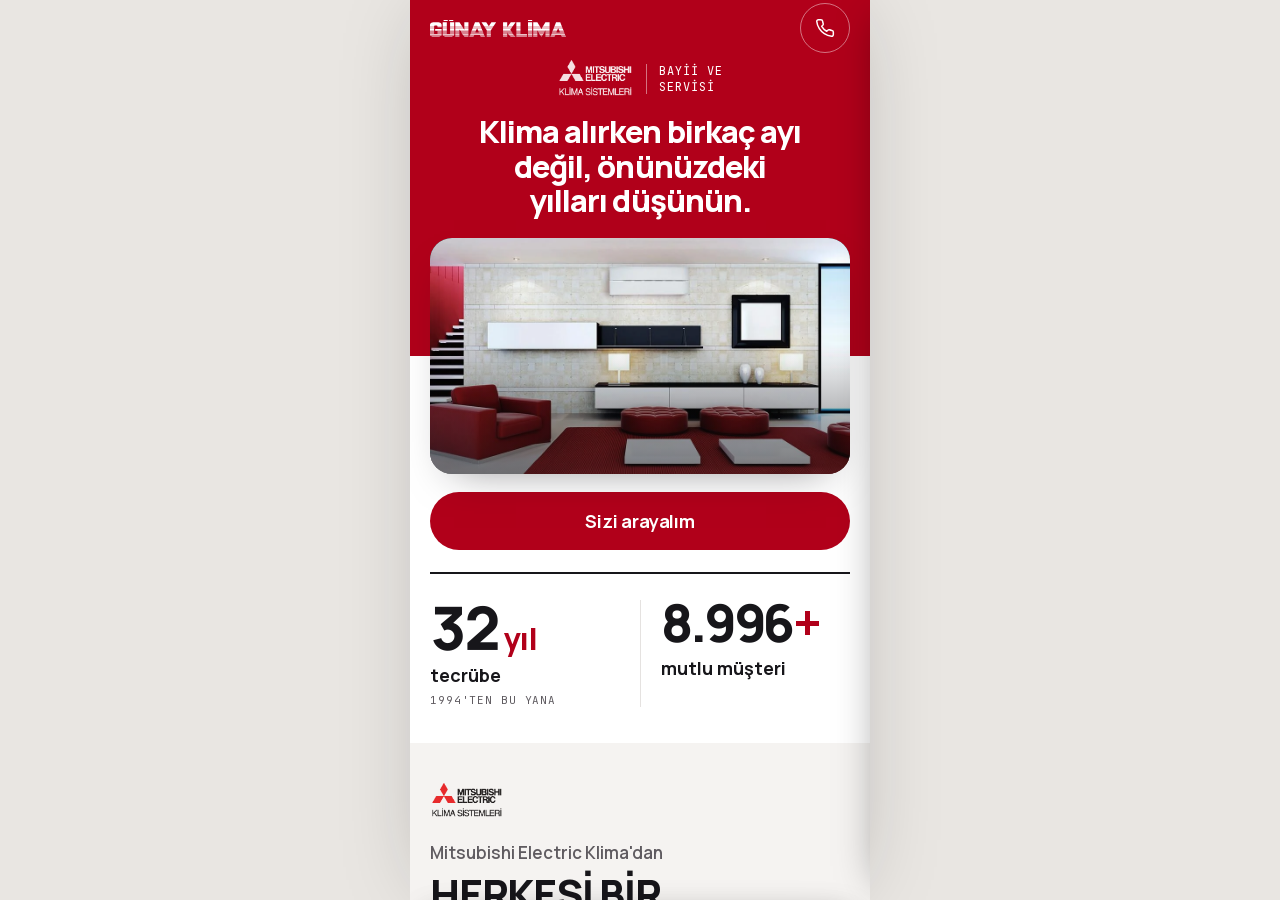
==== index.html @ 33ae2291 "Günay Klima kampanya sayfası önizlemesi Tasarım incelemesi için dist kopyası. Panel yok, form kayıt " ====
<!DOCTYPE html>
<html lang="tr">
<head>
<meta charset="utf-8"><meta name="viewport" content="width=device-width, initial-scale=1, viewport-fit=cover">
<title>Günay Klima · Herkesi Bir Araya Getiren Kış Kampanyası</title>
<meta name="description" content="Mitsubishi Electric Klima Sistemleri Bayii ve Servisi Günay Klima. Seçili ürünlerde ikinci klimaya net %50 indirim, 21.000 TL değerinde 10 yıl garanti hediye.">
<meta name="robots" content="noindex, nofollow"><meta name="theme-color" content="#B1001A">
<meta property="og:type" content="website">
<meta property="og:title" content="Günay Klima · Herkesi Bir Araya Getiren Kış Kampanyası">
<meta property="og:description" content="Mitsubishi Electric Klima Sistemleri Bayii ve Servisi Günay Klima. Seçili ürünlerde ikinci klimaya net %50 indirim, 21.000 TL değerinde 10 yıl garanti hediye.">
<meta property="og:image" content="og-gorsel.jpg">

<link rel="icon" href="favicon.png">
<link rel="preload" href="assets/fontlar/jetbrains-mono-latin.woff2" as="font" type="font/woff2" crossorigin><link rel="preload" href="assets/fontlar/manrope-latin.woff2" as="font" type="font/woff2" crossorigin>
<link rel="stylesheet" href="fontlar.css?v=94075024be">
<link rel="stylesheet" href="ortak.css?v=07c80e6b45">
<script src="ayarlar.js?v=37a1c904b4"></script>
<script src="metinler.js?v=1cb3914a44"></script>
<script src="gk-sayfa.js?v=a1f53ce8c3"></script>
<script src="support.js?v=6d26a5b2ff"></script>
</head>
<body>
<div id="gk-acilis">
<img src="assets/logo/gunay-yazi-beyaz.svg" alt="Günay Klima">
<div class="gk-a-alt">MİTSUBİSHİ ELECTRİC KLİMA SİSTEMLERİ BAYİİ VE SERVİSİ</div>
<noscript><p style="margin-top:28px;font:600 15px/1.5 Helvetica,Arial,sans-serif">Sayfayı görmek için tarayıcınızda JavaScript açık olmalı. Bize hemen ulaşın: <a href="tel:+902324617425">0232 461 74 25</a></p><style>#gk-acilis .gk-a-halka,#gk-acilis .gk-a-yazi{display:none}</style></noscript>
<div class="gk-a-halka" aria-hidden="true"></div>
<div class="gk-a-yazi">Sayfa hazırlanıyor</div>
</div>
<x-dc>
<helmet><style>html,body{margin:0;height:100%;background:#E9E6E2}a{color:#B1001A}a:hover{color:#7A0012}</style></helmet>
<div style="position:fixed;inset:0;display:flex;justify-content:center;background:#E9E6E2">
  <div style="position:relative;width:100%;max-width:460px;height:100%;overflow:hidden;background:#FFFFFF;box-shadow:0 0 80px -20px rgba(23,22,26,.25)">
    <dc-import name="GunayMobil3" variant="C" style="position:absolute;inset:0" hint-size="100%,100%"></dc-import>
  </div>
</div>
</x-dc>
</body>
</html>
---- fontlar.css ----
@font-face{font-family:'JetBrains Mono';font-style:normal;font-weight:400 600;font-display:swap;src:url(assets/fontlar/jetbrains-mono-latin-ext.woff2) format('woff2');unicode-range:U+0100-02BA, U+02BD-02C5, U+02C7-02CC, U+02CE-02D7, U+02DD-02FF, U+0304, U+0308, U+0329, U+1D00-1DBF, U+1E00-1E9F, U+1EF2-1EFF, U+2020, U+20A0-20AB, U+20AD-20C4, U+2113, U+2C60-2C7F, U+A720-A7FF}
@font-face{font-family:'JetBrains Mono';font-style:normal;font-weight:400 600;font-display:swap;src:url(assets/fontlar/jetbrains-mono-latin.woff2) format('woff2');unicode-range:U+0000-00FF, U+0131, U+0152-0153, U+02BB-02BC, U+02C6, U+02DA, U+02DC, U+0304, U+0308, U+0329, U+2000-206F, U+20AC, U+2122, U+2191, U+2193, U+2212, U+2215, U+FEFF, U+FFFD}
@font-face{font-family:'Manrope';font-style:normal;font-weight:400 800;font-display:swap;src:url(assets/fontlar/manrope-latin-ext.woff2) format('woff2');unicode-range:U+0100-02BA, U+02BD-02C5, U+02C7-02CC, U+02CE-02D7, U+02DD-02FF, U+0304, U+0308, U+0329, U+1D00-1DBF, U+1E00-1E9F, U+1EF2-1EFF, U+2020, U+20A0-20AB, U+20AD-20C4, U+2113, U+2C60-2C7F, U+A720-A7FF}
@font-face{font-family:'Manrope';font-style:normal;font-weight:400 800;font-display:swap;src:url(assets/fontlar/manrope-latin.woff2) format('woff2');unicode-range:U+0000-00FF, U+0131, U+0152-0153, U+02BB-02BC, U+02C6, U+02DA, U+02DC, U+0304, U+0308, U+0329, U+2000-206F, U+20AC, U+2122, U+2191, U+2193, U+2212, U+2215, U+FEFF, U+FFFD}
---- ortak.css ----
#gk-acilis{position:fixed;inset:0;z-index:99990;background:#B1001A;color:#fff;display:flex;flex-direction:column;align-items:center;justify-content:center;gap:14px;padding:24px;text-align:center;transition:opacity .3s ease}
#gk-acilis img{width:min(58vw,240px);height:auto;display:block}
#gk-acilis .gk-a-alt{font:500 11px/1.5 ui-monospace,Menlo,monospace;letter-spacing:.12em;opacity:.85;max-width:300px}
#gk-acilis .gk-a-halka{margin-top:34px;width:32px;height:32px;border-radius:50%;border:3px solid rgba(255,255,255,.25);border-top-color:#fff;animation:gk-a-don .9s linear infinite}
#gk-acilis .gk-a-yazi{font:600 13px/1 Helvetica,Arial,sans-serif;opacity:.8}
#gk-acilis a{color:#fff;font-weight:700}
@keyframes gk-a-don{to{transform:rotate(360deg)}}
#gk-metin{position:fixed;inset:0;z-index:99980;background:rgba(14,13,15,.55);display:flex;align-items:flex-end;justify-content:center}
#gk-metin .gk-m-kutu{width:100%;max-width:460px;max-height:86dvh;background:#fff;color:#17161A;border-radius:26px 26px 0 0;display:flex;flex-direction:column;font-family:Manrope,system-ui,sans-serif;padding-bottom:env(safe-area-inset-bottom,0)}
#gk-metin .gk-m-bas{display:flex;align-items:center;justify-content:space-between;gap:12px;padding:20px 20px 14px;border-bottom:1px solid #ECE8E5}
#gk-metin strong{font-size:20px;font-weight:800;letter-spacing:-.02em}
#gk-metin button{all:unset;cursor:pointer;width:48px;height:48px;margin:-8px -8px -8px 0;display:grid;place-items:center;font-size:28px;line-height:1;color:#17161A;border-radius:50%}
#gk-metin button:focus-visible{outline:2px solid #B1001A}
#gk-metin .gk-m-ic{overflow-y:auto;padding:16px 20px 28px;font-size:15px;line-height:1.6;color:#3F3B40;-webkit-overflow-scrolling:touch}
#gk-metin h3{margin:18px 0 6px;font-size:15px;font-weight:800;color:#17161A}
#gk-metin p{margin:0 0 10px}
#gk-uyari{display:none;position:fixed;left:12px;right:12px;bottom:calc(env(safe-area-inset-bottom,0px) + 12px);z-index:99970;background:#17161A;color:#fff;padding:14px 16px;border-radius:14px;font:600 14px/1.4 Manrope,system-ui,sans-serif;text-align:center}
@media (min-width:1024px){#gk-metin{align-items:center}#gk-metin .gk-m-kutu{border-radius:26px}}
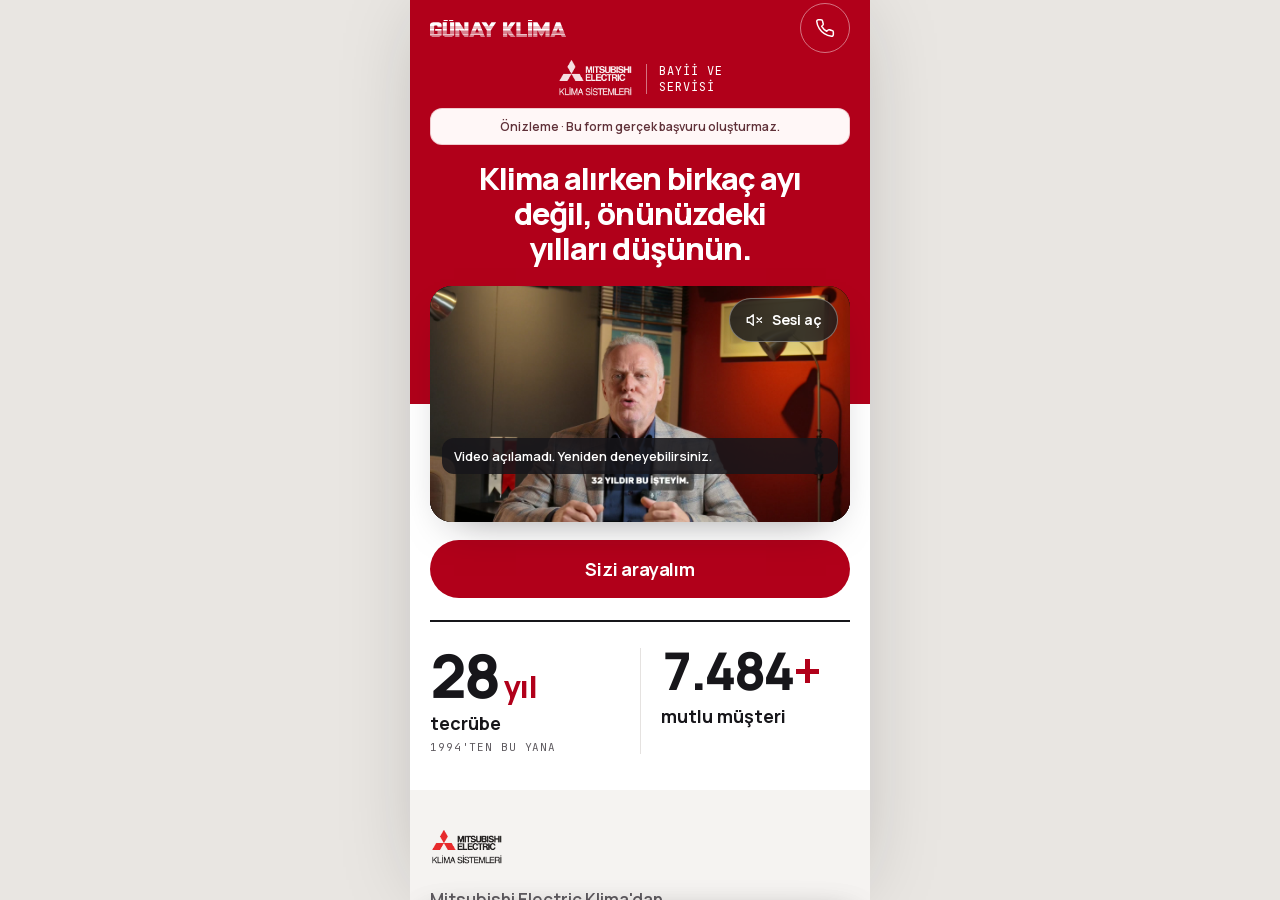
==== commit d52eb035: "[codex] Son tasarım, ilk kare kapaklı video ve açık deneme formu" ====
--- a/index.html
+++ b/index.html
@@ -4,29 +4,40 @@
 <meta charset="utf-8"><meta name="viewport" content="width=device-width, initial-scale=1, viewport-fit=cover">
 <title>Günay Klima · Herkesi Bir Araya Getiren Kış Kampanyası</title>
 <meta name="description" content="Mitsubishi Electric Klima Sistemleri Bayii ve Servisi Günay Klima. Seçili ürünlerde ikinci klimaya net %50 indirim, 21.000 TL değerinde 10 yıl garanti hediye.">
-<meta name="robots" content="noindex, nofollow"><meta name="theme-color" content="#B1001A">
+<meta name="theme-color" content="#B1001A">
 <meta property="og:type" content="website">
 <meta property="og:title" content="Günay Klima · Herkesi Bir Araya Getiren Kış Kampanyası">
 <meta property="og:description" content="Mitsubishi Electric Klima Sistemleri Bayii ve Servisi Günay Klima. Seçili ürünlerde ikinci klimaya net %50 indirim, 21.000 TL değerinde 10 yıl garanti hediye.">
-<meta property="og:image" content="og-gorsel.jpg">
-
+<meta property="og:image" content="https://musacnktrn.github.io/gunay-klima-kampanya-onizleme/og-gorsel.jpg">
+<meta property="og:url" content="https://musacnktrn.github.io/gunay-klima-kampanya-onizleme/">
+<meta name="robots" content="noindex, nofollow">
 <link rel="icon" href="favicon.png">
 <link rel="preload" href="assets/fontlar/jetbrains-mono-latin.woff2" as="font" type="font/woff2" crossorigin><link rel="preload" href="assets/fontlar/manrope-latin.woff2" as="font" type="font/woff2" crossorigin>
-<link rel="stylesheet" href="fontlar.css?v=94075024be">
-<link rel="stylesheet" href="ortak.css?v=07c80e6b45">
-<script src="ayarlar.js?v=37a1c904b4"></script>
-<script src="metinler.js?v=1cb3914a44"></script>
-<script src="gk-sayfa.js?v=a1f53ce8c3"></script>
+<link rel="stylesheet" href="fontlar.css?v=011b3be49e">
+<link rel="stylesheet" href="ortak.css?v=1f2f7a17e8">
+<link rel="stylesheet" href="gk-media.css?v=cbf04073a1">
+<script src="ayarlar.js?v=8fd3e93eaf"></script>
+<script src="metinler.js?v=d653e56c11"></script>
+<script src="gk-telefon-kurali.js?v=de84c9d190"></script>
+<script src="gk-telefon.js?v=fa3f41a1e7"></script>
+<script src="gk-sayfa.js?v=66a66c74a0"></script>
+<script src="gk-media.js?v=346a83d2d2"></script>
 <script src="support.js?v=6d26a5b2ff"></script>
 </head>
 <body>
-<div id="gk-acilis">
-<img src="assets/logo/gunay-yazi-beyaz.svg" alt="Günay Klima">
-<div class="gk-a-alt">MİTSUBİSHİ ELECTRİC KLİMA SİSTEMLERİ BAYİİ VE SERVİSİ</div>
-<noscript><p style="margin-top:28px;font:600 15px/1.5 Helvetica,Arial,sans-serif">Sayfayı görmek için tarayıcınızda JavaScript açık olmalı. Bize hemen ulaşın: <a href="tel:+902324617425">0232 461 74 25</a></p><style>#gk-acilis .gk-a-halka,#gk-acilis .gk-a-yazi{display:none}</style></noscript>
-<div class="gk-a-halka" aria-hidden="true"></div>
-<div class="gk-a-yazi">Sayfa hazırlanıyor</div>
+<!-- ureten: codex. Claude Design __bundler_thumbnail SVG gövdesi byte-identical korunur. -->
+<style>
+#gk-acilis{width:100%;height:100%;padding:0;gap:0;flex-direction:row;box-sizing:border-box}
+#gk-acilis>svg{width:100%;height:100%;object-fit:contain}
+#gk-acilis .gk-a-hata{position:absolute;left:24px;right:24px;bottom:max(24px,env(safe-area-inset-bottom,0px));display:flex;flex-direction:column;align-items:center}
+#gk-acilis .gk-a-noscript{position:absolute;left:24px;right:24px;bottom:24px;font:600 15px/1.5 Helvetica,Arial,sans-serif}
+</style>
+<div id="gk-acilis" role="status" aria-live="polite">
+<svg xmlns="http://www.w3.org/2000/svg" viewBox="0 0 400 400"><rect width="400" height="400" fill="#B1001A"></rect><g transform="translate(90.00 150) scale(1.23731)"><title>Günay Klima</title><path fill="#FFFFFF" d="M0.287 5.15C0.901 3.792 2.435 2.83 4.23 2.83L10.97 2.83C12.765 2.83 14.299 3.792 14.913 5.15ZM14.943 5.218C15.109 5.608 15.2 6.03 15.2 6.47L15.2 6.698L0 6.698L0 6.47C0 6.03 0.091 5.608 0.257 5.218ZM15.2 6.862L15.2 8.246L9.8 8.246C9.798 7.69 9.346 7.24 8.79 7.24L6.41 7.24C5.854 7.24 5.402 7.69 5.4 8.246L0 8.246L0 6.862ZM15.2 8.506L15.2 9.41L9.8 9.41L9.8 8.506ZM5.4 8.506L5.4 9.794L0 9.794L0 8.506ZM5.4 10.15L5.4 11.342L0 11.342L0 10.15ZM5.4 11.794L5.4 12.89L0 12.89L0 11.794ZM6.73 12.89L6.73 11.794L15.2 11.794L15.2 12.89ZM5.4 13.438L5.4 14.438L0 14.438L0 13.438ZM6.73 14.438L6.73 13.438L15.2 13.438L15.2 14.438ZM5.4 15.082L5.4 15.986L0 15.986L0 15.082ZM9.8 15.986L9.8 15.082L15.2 15.082L15.2 15.986ZM5.4 16.726L5.4 17.534L0 17.534L0 16.726ZM9.8 17.534L9.8 16.726L15.2 16.726L15.2 17.534ZM15.2 18.37L15.2 19.082L0 19.082L0 18.37ZM15.118 20.014C15.06 20.23 14.973 20.437 14.86 20.63L0.34 20.63C0.227 20.437 0.14 20.23 0.082 20.014ZM13.824 21.658C13.307 21.968 12.678 22.15 12 22.15L3.2 22.15C2.522 22.15 1.893 21.968 1.376 21.658ZM26.25 5.15L26.25 2.83L31.65 2.83L31.65 5.15ZM16.6 5.15L16.6 2.83L22 2.83L22 5.15ZM22 5.218L22 6.698L16.6 6.698L16.6 5.218ZM26.25 6.698L26.25 5.218L31.65 5.218L31.65 6.698ZM22 6.862L22 8.246L16.6 8.246L16.6 6.862ZM26.25 8.246L26.25 6.862L31.65 6.862L31.65 8.246ZM22 8.506L22 9.794L16.6 9.794L16.6 8.506ZM26.25 9.794L26.25 8.506L31.65 8.506L31.65 9.794ZM22 10.15L22 11.342L16.6 11.342L16.6 10.15ZM26.25 11.342L26.25 10.15L31.65 10.15L31.65 11.342ZM22 11.794L22 12.89L16.6 12.89L16.6 11.794ZM26.25 12.89L26.25 11.794L31.65 11.794L31.65 12.89ZM22 13.438L22 14.438L16.6 14.438L16.6 13.438ZM26.25 14.438L26.25 13.438L31.65 13.438L31.65 14.438ZM22 15.082L22 15.986L16.6 15.986L16.6 15.082ZM26.25 15.986L26.25 15.082L31.65 15.082L31.65 15.986ZM22 16.726L22 17.534L16.6 17.534L16.6 16.726ZM26.25 17.534L26.25 16.726L31.65 16.726L31.65 17.534ZM31.65 18.37L31.65 19.082L16.6 19.082L16.6 18.37ZM31.568 20.014C31.51 20.23 31.423 20.437 31.31 20.63L16.94 20.63C16.827 20.437 16.74 20.23 16.682 20.014ZM30.274 21.658C29.757 21.968 29.128 22.15 28.45 22.15L19.8 22.15C19.122 22.15 18.493 21.968 17.976 21.658ZM17.805 0L23.205 0L23.205 1.35L17.805 1.35ZM25.045 0L30.445 0L30.445 1.35L25.045 1.35ZM44.88 5.15L44.88 2.83L50.28 2.83L50.28 5.15ZM33.05 5.15L33.05 2.83L38.49 2.83L39.995 5.15ZM40.039 5.218L40.999 6.698L33.05 6.698L33.05 5.218ZM44.88 6.698L44.88 5.218L50.28 5.218L50.28 6.698ZM41.106 6.862L42.004 8.246L33.05 8.246L33.05 6.862ZM44.88 8.246L44.88 6.862L50.28 6.862L50.28 8.246ZM42.172 8.506L43.008 9.794L33.05 9.794L33.05 8.506ZM44.88 9.794L44.88 8.506L50.28 8.506L50.28 9.794ZM43.239 10.15L44.012 11.342L33.05 11.342L33.05 10.15ZM44.88 11.342L44.88 10.15L50.28 10.15L50.28 11.342ZM44.305 11.794L44.88 12.68L44.88 11.794L50.28 11.794L50.28 12.89L38.833 12.89L38.45 12.3L38.45 12.89L33.05 12.89L33.05 11.794ZM50.28 13.438L50.28 14.438L39.837 14.438L39.188 13.438ZM38.45 13.438L38.45 14.438L33.05 14.438L33.05 13.438ZM50.28 15.082L50.28 15.986L40.841 15.986L40.255 15.082ZM38.45 15.082L38.45 15.986L33.05 15.986L33.05 15.082ZM50.28 16.726L50.28 17.534L41.845 17.534L41.321 16.726ZM38.45 16.726L38.45 17.534L33.05 17.534L33.05 16.726ZM50.28 18.37L50.28 19.082L42.85 19.082L42.388 18.37ZM38.45 18.37L38.45 19.082L33.05 19.082L33.05 18.37ZM50.28 20.014L50.28 20.63L43.854 20.63L43.454 20.014ZM38.45 20.014L38.45 20.63L33.05 20.63L33.05 20.014ZM50.28 21.658L50.28 22.15L44.84 22.15L44.521 21.658ZM38.45 21.658L38.45 22.15L33.05 22.15L33.05 21.658ZM57.925 5.15L58.83 2.83L64.27 2.83L65.175 5.15ZM65.201 5.218L65.779 6.698L57.321 6.698L57.899 5.218ZM65.842 6.862L66.382 8.246L56.718 8.246L57.258 6.862ZM66.484 8.506L66.986 9.794L56.114 9.794L56.616 8.506ZM67.125 10.15L67.59 11.342L61.93 11.342L61.55 10.368L61.17 11.342L55.51 11.342L55.975 10.15ZM67.766 11.794L68.193 12.89L62.533 12.89L62.106 11.794ZM54.907 12.89L55.334 11.794L60.994 11.794L60.567 12.89ZM68.407 13.438L68.797 14.438L63.137 14.438L62.747 13.438ZM54.303 14.438L54.693 13.438L60.353 13.438L59.963 14.438ZM69.048 15.082L69.401 15.986L63.741 15.986L63.388 15.082ZM53.699 15.986L54.052 15.082L59.712 15.082L59.359 15.986ZM69.689 16.726L70.005 17.534L53.095 17.534L53.411 16.726ZM70.331 18.37L70.608 19.082L52.492 19.082L52.769 18.37ZM70.972 20.014L71.212 20.63L65.552 20.63L65.312 20.014ZM57.788 20.014L57.548 20.63L51.888 20.63L52.128 20.014ZM71.613 21.658L71.805 22.15L66.145 22.15L65.953 21.658ZM57.147 21.658L56.955 22.15L51.295 22.15L51.487 21.658ZM78.811 5.15L80.331 2.83L86.505 2.83L84.985 5.15ZM68.825 5.15L67.305 2.83L73.479 2.83L74.999 5.15ZM75.043 5.218L76.013 6.698L69.839 6.698L68.869 5.218ZM77.797 6.698L78.767 5.218L84.941 5.218L83.971 6.698ZM76.12 6.862L76.905 8.061L77.69 6.862L83.864 6.862L82.958 8.246L70.852 8.246L69.946 6.862ZM82.787 8.506L81.944 9.794L71.866 9.794L71.023 8.506ZM81.71 10.15L80.93 11.342L72.88 11.342L72.1 10.15ZM80.634 11.794L79.916 12.89L73.894 12.89L73.176 11.794ZM79.605 13.438L79.605 14.438L74.205 14.438L74.205 13.438ZM79.605 15.082L79.605 15.986L74.205 15.986L74.205 15.082ZM79.605 16.726L79.605 17.534L74.205 17.534L74.205 16.726ZM79.605 18.37L79.605 19.082L74.205 19.082L74.205 18.37ZM79.605 20.014L79.605 20.63L74.205 20.63L74.205 20.014ZM79.605 21.658L79.605 22.15L74.205 22.15L74.205 21.658ZM103.994 5.15L105.63 2.83L111.92 2.83L110.284 5.15ZM95.52 5.15L95.52 2.83L100.92 2.83L100.92 5.15ZM100.92 5.218L100.92 6.698L95.52 6.698L95.52 5.218ZM102.903 6.698L103.946 5.218L110.236 5.218L109.193 6.698ZM100.92 6.862L100.92 8.246L95.52 8.246L95.52 6.862ZM101.812 8.246L102.787 6.862L109.077 6.862L108.102 8.246ZM100.92 8.506L100.92 9.511L101.628 8.506L107.918 8.506L107.01 9.794L95.52 9.794L95.52 8.506ZM106.759 10.15L105.919 11.342L95.52 11.342L95.52 10.15ZM105.6 11.794L104.828 12.89L95.52 12.89L95.52 11.794ZM105.151 13.438L105.889 14.438L95.52 14.438L95.52 13.438ZM106.364 15.082L107.031 15.986L95.52 15.986L95.52 15.082ZM107.577 16.726L108.173 17.534L101.783 17.534L101.187 16.726ZM100.92 16.726L100.92 17.534L95.52 17.534L95.52 16.726ZM108.79 18.37L109.316 19.082L102.926 19.082L102.4 18.37ZM100.92 18.37L100.92 19.082L95.52 19.082L95.52 18.37ZM110.004 20.014L110.458 20.63L104.068 20.63L103.614 20.014ZM100.92 20.014L100.92 20.63L95.52 20.63L95.52 20.014ZM111.217 21.658L111.58 22.15L105.19 22.15L104.827 21.658ZM100.92 21.658L100.92 22.15L95.52 22.15L95.52 21.658ZM112.9 5.15L112.9 2.83L118.3 2.83L118.3 5.15ZM118.3 5.218L118.3 6.698L112.9 6.698L112.9 5.218ZM118.3 6.862L118.3 8.246L112.9 8.246L112.9 6.862ZM118.3 8.506L118.3 9.794L112.9 9.794L112.9 8.506ZM118.3 10.15L118.3 11.342L112.9 11.342L112.9 10.15ZM118.3 11.794L118.3 12.89L112.9 12.89L112.9 11.794ZM118.3 13.438L118.3 14.438L112.9 14.438L112.9 13.438ZM118.3 15.082L118.3 15.986L112.9 15.986L112.9 15.082ZM118.3 16.726L118.3 17.534L112.9 17.534L112.9 16.726ZM126.75 18.37L126.75 19.082L112.9 19.082L112.9 18.37ZM126.75 20.014L126.75 20.63L112.9 20.63L112.9 20.014ZM126.75 21.658L126.75 22.15L112.9 22.15L112.9 21.658ZM128.15 5.15L128.15 2.83L133.55 2.83L133.55 5.15ZM133.55 5.218L133.55 6.698L128.15 6.698L128.15 5.218ZM133.55 6.862L133.55 8.246L128.15 8.246L128.15 6.862ZM133.55 8.506L133.55 9.794L128.15 9.794L128.15 8.506ZM133.55 10.15L133.55 11.342L128.15 11.342L128.15 10.15ZM133.55 11.794L133.55 12.89L128.15 12.89L128.15 11.794ZM133.55 13.438L133.55 14.438L128.15 14.438L128.15 13.438ZM133.55 15.082L133.55 15.986L128.15 15.986L128.15 15.082ZM133.55 16.726L133.55 17.534L128.15 17.534L128.15 16.726ZM133.55 18.37L133.55 19.082L128.15 19.082L128.15 18.37ZM133.55 20.014L133.55 20.63L128.15 20.63L128.15 20.014ZM133.55 21.658L133.55 22.15L128.15 22.15L128.15 21.658ZM128.15 0L133.55 0L133.55 1.35L128.15 1.35ZM149.531 5.15L150.92 2.83L156.32 2.83L156.32 5.15ZM134.95 5.15L134.95 2.83L140.35 2.83L141.739 5.15ZM141.779 5.218L142.665 6.698L134.95 6.698L134.95 5.218ZM148.605 6.698L149.491 5.218L156.32 5.218L156.32 6.698ZM142.763 6.862L143.592 8.246L134.95 8.246L134.95 6.862ZM147.678 8.246L148.507 6.862L156.32 6.862L156.32 8.246ZM143.747 8.506L144.518 9.794L134.95 9.794L134.95 8.506ZM146.752 9.794L147.523 8.506L156.32 8.506L156.32 9.794ZM144.731 10.15L145.445 11.342L134.95 11.342L134.95 10.15ZM145.825 11.342L146.539 10.15L156.32 10.15L156.32 11.342ZM156.32 11.794L156.32 12.89L134.95 12.89L134.95 11.794ZM156.32 13.438L156.32 14.438L150.92 14.438L150.92 13.679L150.466 14.438L140.804 14.438L140.35 13.679L140.35 14.438L134.95 14.438L134.95 13.438ZM156.32 15.082L156.32 15.986L150.92 15.986L150.92 15.082ZM150.08 15.082L149.539 15.986L141.731 15.986L141.19 15.082ZM140.35 15.082L140.35 15.986L134.95 15.986L134.95 15.082ZM156.32 16.726L156.32 17.534L150.92 17.534L150.92 16.726ZM149.096 16.726L148.613 17.534L142.657 17.534L142.174 16.726ZM140.35 16.726L140.35 17.534L134.95 17.534L134.95 16.726ZM156.32 18.37L156.32 19.082L150.92 19.082L150.92 18.37ZM148.112 18.37L147.686 19.082L143.584 19.082L143.158 18.37ZM140.35 18.37L140.35 19.082L134.95 19.082L134.95 18.37ZM156.32 20.014L156.32 20.63L150.92 20.63L150.92 20.014ZM147.128 20.014L146.76 20.63L144.51 20.63L144.142 20.014ZM140.35 20.014L140.35 20.63L134.95 20.63L134.95 20.014ZM156.32 21.658L156.32 22.15L150.92 22.15L150.92 21.658ZM146.144 21.658L145.85 22.15L145.42 22.15L145.126 21.658ZM140.35 21.658L140.35 22.15L134.95 22.15L134.95 21.658ZM163.925 5.15L164.83 2.83L170.27 2.83L171.175 5.15ZM171.201 5.218L171.779 6.698L163.321 6.698L163.899 5.218ZM171.842 6.862L172.382 8.246L162.718 8.246L163.258 6.862ZM172.484 8.506L172.986 9.794L162.114 9.794L162.616 8.506ZM173.125 10.15L173.59 11.342L167.93 11.342L167.55 10.368L167.17 11.342L161.51 11.342L161.975 10.15ZM173.766 11.794L174.193 12.89L168.533 12.89L168.106 11.794ZM160.907 12.89L161.334 11.794L166.994 11.794L166.567 12.89ZM174.407 13.438L174.797 14.438L169.137 14.438L168.747 13.438ZM160.303 14.438L160.693 13.438L166.353 13.438L165.963 14.438ZM175.048 15.082L175.401 15.986L169.741 15.986L169.388 15.082ZM159.699 15.986L160.052 15.082L165.712 15.082L165.359 15.986ZM175.689 16.726L176.005 17.534L159.095 17.534L159.411 16.726ZM176.331 18.37L176.608 19.082L158.492 19.082L158.769 18.37ZM176.972 20.014L177.212 20.63L171.552 20.63L171.312 20.014ZM163.788 20.014L163.548 20.63L157.888 20.63L158.128 20.014ZM177.613 21.658L177.805 22.15L172.145 22.15L171.953 21.658ZM163.147 21.658L162.955 22.15L157.295 22.15L157.487 21.658Z"></path></g><text x="200" y="203.4" text-anchor="middle" font-family="ui-monospace,Menlo,monospace" font-size="8.5" letter-spacing="1.6" fill="#FFFFFF" fill-opacity=".85">MİTSUBİSHİ ELECTRİC KLİMA SİSTEMLERİ BAYİİ VE SERVİSİ</text><g transform="translate(200 262)"><circle r="13" fill="none" stroke="#FFFFFF" stroke-opacity=".25" stroke-width="2.5"></circle><circle r="13" fill="none" stroke="#FFFFFF" stroke-width="2.5" stroke-linecap="round" stroke-dasharray="22 60"><animateTransform attributeName="transform" type="rotate" from="0" to="360" dur=".9s" repeatCount="indefinite"></animateTransform></circle></g><text x="200" y="298" text-anchor="middle" font-family="Helvetica,Arial,sans-serif" font-size="10" font-weight="600" fill="#FFFFFF" fill-opacity=".8">Sayfa hazırlanıyor</text></svg>
+<noscript><p class="gk-a-noscript">Sayfayı görmek için tarayıcınızda JavaScript açık olmalı. Bize hemen ulaşın: <a href="tel:+902324617425">0232 461 74 25</a></p><style>#gk-acilis svg>g[transform="translate(200 262)"],#gk-acilis svg>text:last-of-type{display:none}</style></noscript>
 </div>
+
+<template id="__bundler_thumbnail"><svg xmlns="http://www.w3.org/2000/svg" viewBox="0 0 100 100"><rect width="100" height="100" fill="#B1001A"></rect><text x="50" y="61" text-anchor="middle" font-family="Helvetica,Arial,sans-serif" font-size="30" font-weight="800" fill="#FFFFFF">GK</text></svg></template>
 <x-dc>
 <helmet><style>html,body{margin:0;height:100%;background:#E9E6E2}a{color:#B1001A}a:hover{color:#7A0012}</style></helmet>
 <div style="position:fixed;inset:0;display:flex;justify-content:center;background:#E9E6E2">
--- a/fontlar.css
+++ b/fontlar.css
@@ -1,4 +1,4 @@
 @font-face{font-family:'JetBrains Mono';font-style:normal;font-weight:400 600;font-display:swap;src:url(assets/fontlar/jetbrains-mono-latin-ext.woff2) format('woff2');unicode-range:U+0100-02BA, U+02BD-02C5, U+02C7-02CC, U+02CE-02D7, U+02DD-02FF, U+0304, U+0308, U+0329, U+1D00-1DBF, U+1E00-1E9F, U+1EF2-1EFF, U+2020, U+20A0-20AB, U+20AD-20C4, U+2113, U+2C60-2C7F, U+A720-A7FF}
 @font-face{font-family:'JetBrains Mono';font-style:normal;font-weight:400 600;font-display:swap;src:url(assets/fontlar/jetbrains-mono-latin.woff2) format('woff2');unicode-range:U+0000-00FF, U+0131, U+0152-0153, U+02BB-02BC, U+02C6, U+02DA, U+02DC, U+0304, U+0308, U+0329, U+2000-206F, U+20AC, U+2122, U+2191, U+2193, U+2212, U+2215, U+FEFF, U+FFFD}
-@font-face{font-family:'Manrope';font-style:normal;font-weight:400 800;font-display:swap;src:url(assets/fontlar/manrope-latin-ext.woff2) format('woff2');unicode-range:U+0100-02BA, U+02BD-02C5, U+02C7-02CC, U+02CE-02D7, U+02DD-02FF, U+0304, U+0308, U+0329, U+1D00-1DBF, U+1E00-1E9F, U+1EF2-1EFF, U+2020, U+20A0-20AB, U+20AD-20C4, U+2113, U+2C60-2C7F, U+A720-A7FF}
-@font-face{font-family:'Manrope';font-style:normal;font-weight:400 800;font-display:swap;src:url(assets/fontlar/manrope-latin.woff2) format('woff2');unicode-range:U+0000-00FF, U+0131, U+0152-0153, U+02BB-02BC, U+02C6, U+02DA, U+02DC, U+0304, U+0308, U+0329, U+2000-206F, U+20AC, U+2122, U+2191, U+2193, U+2212, U+2215, U+FEFF, U+FFFD}
+@font-face{font-family:'Manrope';font-style:normal;font-weight:300 800;font-display:swap;src:url(assets/fontlar/manrope-latin-ext.woff2) format('woff2');unicode-range:U+0100-02BA, U+02BD-02C5, U+02C7-02CC, U+02CE-02D7, U+02DD-02FF, U+0304, U+0308, U+0329, U+1D00-1DBF, U+1E00-1E9F, U+1EF2-1EFF, U+2020, U+20A0-20AB, U+20AD-20C4, U+2113, U+2C60-2C7F, U+A720-A7FF}
+@font-face{font-family:'Manrope';font-style:normal;font-weight:300 800;font-display:swap;src:url(assets/fontlar/manrope-latin.woff2) format('woff2');unicode-range:U+0000-00FF, U+0131, U+0152-0153, U+02BB-02BC, U+02C6, U+02DA, U+02DC, U+0304, U+0308, U+0329, U+2000-206F, U+20AC, U+2122, U+2191, U+2193, U+2212, U+2215, U+FEFF, U+FFFD}
--- a/ortak.css
+++ b/ortak.css
@@ -4,6 +4,10 @@
 #gk-acilis .gk-a-halka{margin-top:34px;width:32px;height:32px;border-radius:50%;border:3px solid rgba(255,255,255,.25);border-top-color:#fff;animation:gk-a-don .9s linear infinite}
 #gk-acilis .gk-a-yazi{font:600 13px/1 Helvetica,Arial,sans-serif;opacity:.8}
 #gk-acilis a{color:#fff;font-weight:700}
+#gk-acilis .gk-a-yazi{line-height:1.45;max-width:300px}
+#gk-acilis .gk-a-eylem{margin-top:14px;display:flex;flex-direction:column;align-items:center;gap:12px}
+#gk-acilis .gk-a-eylem button{all:unset;cursor:pointer;min-height:52px;padding:0 26px;border-radius:999px;background:#fff;color:#B1001A;display:flex;align-items:center;font:800 16px/1 Helvetica,Arial,sans-serif}
+#gk-acilis .gk-a-eylem a{min-height:44px;display:flex;align-items:center;font:700 16px/1 Helvetica,Arial,sans-serif}
 @keyframes gk-a-don{to{transform:rotate(360deg)}}
 #gk-metin{position:fixed;inset:0;z-index:99980;background:rgba(14,13,15,.55);display:flex;align-items:flex-end;justify-content:center}
 #gk-metin .gk-m-kutu{width:100%;max-width:460px;max-height:86dvh;background:#fff;color:#17161A;border-radius:26px 26px 0 0;display:flex;flex-direction:column;font-family:Manrope,system-ui,sans-serif;padding-bottom:env(safe-area-inset-bottom,0)}
--- a/gk-media.css
+++ b/gk-media.css
@@ -0,0 +1,16 @@
+/* ureten: codex. Mevcut Manrope, koyu zemin ve Günay kırmızısıyla video kontrolü. */
+.gk-ses-kontrol{all:unset;box-sizing:border-box;position:absolute;top:12px;right:12px;z-index:2;min-height:44px;padding:0 15px;display:flex;align-items:center;gap:9px;border:1px solid rgba(255,255,255,.35);border-radius:999px;background:rgba(23,22,26,.82);color:#fff;font:700 14px Manrope,system-ui,sans-serif;cursor:pointer;box-shadow:0 8px 22px rgba(0,0,0,.18);backdrop-filter:blur(12px);-webkit-backdrop-filter:blur(12px)}
+.gk-ses-kontrol:focus-visible{outline:3px solid #fff;outline-offset:3px}
+.gk-ses-kontrol svg{width:18px;height:18px;flex:none;fill:none;stroke:currentColor;stroke-width:1.8;stroke-linecap:round;stroke-linejoin:round}
+.gk-ses-kontrol .gk-ses-acik{display:none}
+.gk-ses-kontrol[data-media-state=audible]{border-color:rgba(255,255,255,.55);background:rgba(122,0,18,.9)}
+.gk-ses-kontrol[data-media-state=audible] .gk-ses-acik{display:block}
+.gk-ses-kontrol[data-media-state=audible] .gk-ses-kapali{display:none}
+.gk-ses-durum{position:absolute;left:12px;bottom:48px;right:12px;z-index:2;border-radius:12px;color:#fff;background:rgba(23,22,26,.86);font:600 13px/1.4 Manrope,system-ui,sans-serif;padding:9px 12px;pointer-events:none}
+.gk-ses-durum:empty{display:none}
+.gk-video-kapak{position:absolute;inset:0;z-index:1;width:100%;height:100%;object-fit:contain;background:#0E0D0F;pointer-events:none}
+.gk-video-kapak[hidden]{display:none}
+.gk-ses-mini{position:fixed;z-index:43;top:auto;right:max(12px,calc((100vw - 460px)/2 + 12px));bottom:calc(env(safe-area-inset-bottom,0px) + 104px);max-width:calc(100vw - 32px)}
+.gk-ses-mini[hidden]{display:none}
+.gk-demo-not{box-sizing:border-box;margin:10px 0 0;padding:9px 12px;border:1px solid rgba(177,0,26,.18);border-radius:12px;background:#fff7f7;color:#5f3038;font:600 12px/1.45 Manrope,system-ui,sans-serif;text-align:center}
+.gk-demo-form{margin:3px 8px 10px}
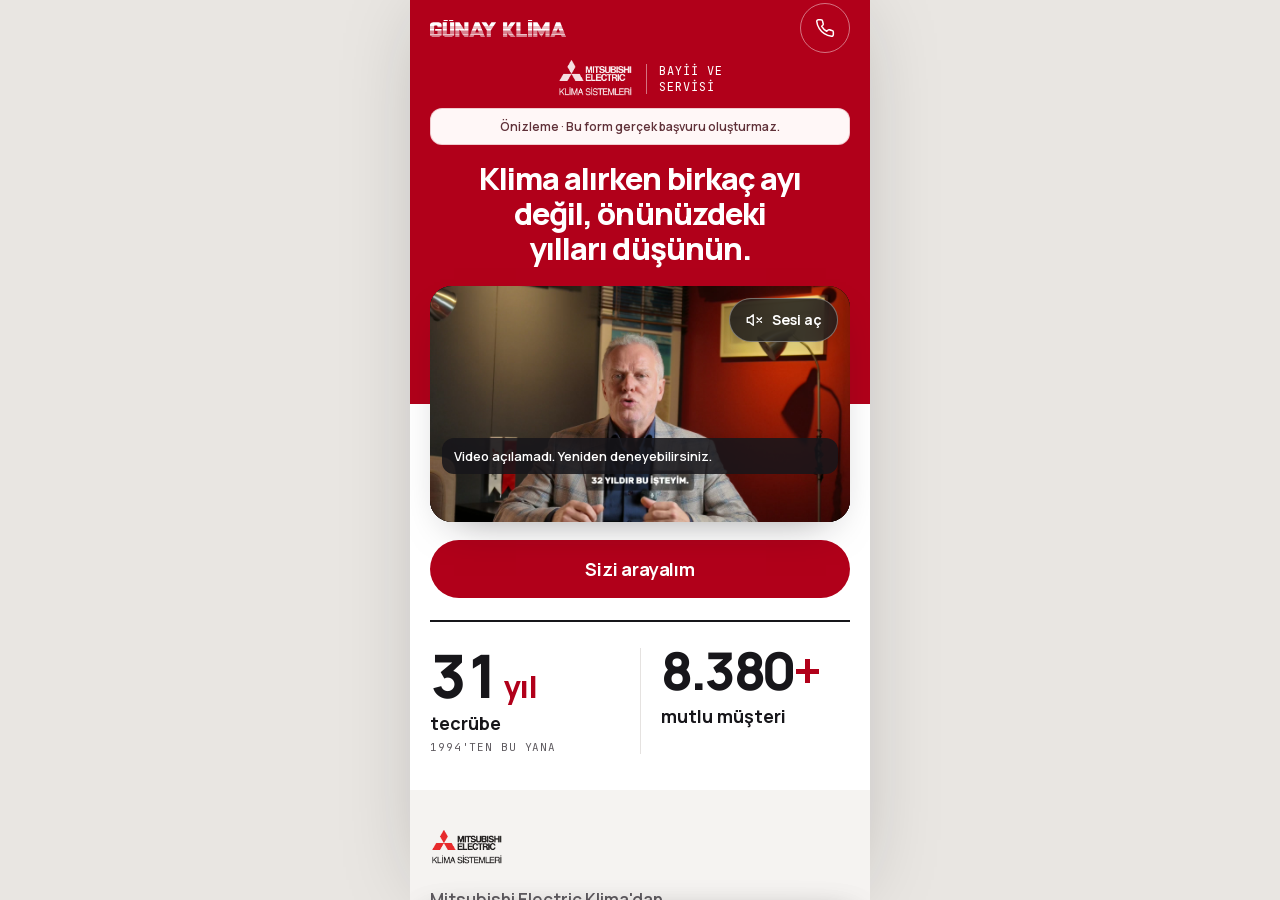
==== commit 375d9897: "[codex] Yalnız video ses kontrolü ve mobil model kaydırma düzeltmesi" ====
--- a/index.html
+++ b/index.html
@@ -15,13 +15,13 @@
 <link rel="preload" href="assets/fontlar/jetbrains-mono-latin.woff2" as="font" type="font/woff2" crossorigin><link rel="preload" href="assets/fontlar/manrope-latin.woff2" as="font" type="font/woff2" crossorigin>
 <link rel="stylesheet" href="fontlar.css?v=011b3be49e">
 <link rel="stylesheet" href="ortak.css?v=1f2f7a17e8">
-<link rel="stylesheet" href="gk-media.css?v=cbf04073a1">
+<link rel="stylesheet" href="gk-media.css?v=bf43d0b32d">
 <script src="ayarlar.js?v=8fd3e93eaf"></script>
 <script src="metinler.js?v=d653e56c11"></script>
 <script src="gk-telefon-kurali.js?v=de84c9d190"></script>
 <script src="gk-telefon.js?v=fa3f41a1e7"></script>
 <script src="gk-sayfa.js?v=66a66c74a0"></script>
-<script src="gk-media.js?v=346a83d2d2"></script>
+<script src="gk-media.js?v=e56cc25b8a"></script>
 <script src="support.js?v=6d26a5b2ff"></script>
 </head>
 <body>
--- a/gk-media.css
+++ b/gk-media.css
@@ -10,7 +10,5 @@
 .gk-ses-durum:empty{display:none}
 .gk-video-kapak{position:absolute;inset:0;z-index:1;width:100%;height:100%;object-fit:contain;background:#0E0D0F;pointer-events:none}
 .gk-video-kapak[hidden]{display:none}
-.gk-ses-mini{position:fixed;z-index:43;top:auto;right:max(12px,calc((100vw - 460px)/2 + 12px));bottom:calc(env(safe-area-inset-bottom,0px) + 104px);max-width:calc(100vw - 32px)}
-.gk-ses-mini[hidden]{display:none}
 .gk-demo-not{box-sizing:border-box;margin:10px 0 0;padding:9px 12px;border:1px solid rgba(177,0,26,.18);border-radius:12px;background:#fff7f7;color:#5f3038;font:600 12px/1.45 Manrope,system-ui,sans-serif;text-align:center}
 .gk-demo-form{margin:3px 8px 10px}
